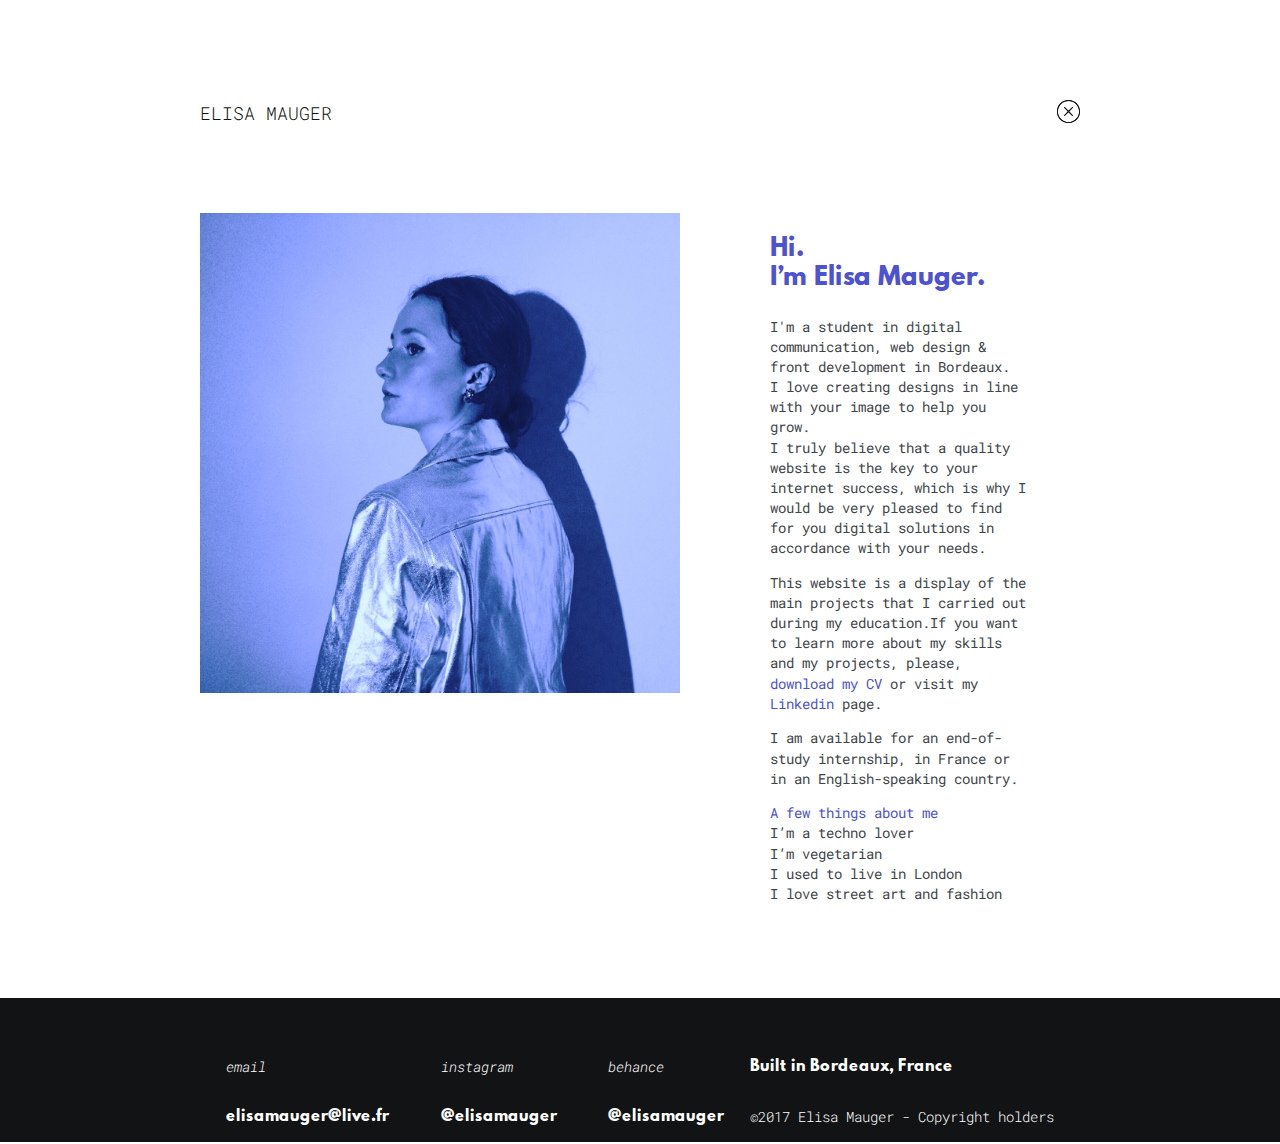
==== about.html @ 8d1b3fe2 "First commit" ====
<!DOCTYPE html>
<html>
	<head>
			<meta charset="utf-8" />
			<link rel="stylesheet" type="text/css" href="assets/css/reset.css">
			<meta name="Elisa Mauger - About" content="This website is a display of the main projects that I carried out during my education. If you would like to learn more about my skills and my projects" />
			<meta name="viewport" content="width=device-width, initial-scale=1">
			<link rel="stylesheet" href="assets/css/style.css" />
			<link href="https://fonts.googleapis.com/css?family=Roboto+Mono:300,300i,400,400i" rel="stylesheet">
			<title>Elisa Mauger - About</title>
			<link rel="icon" type="image/png" href="assets/images/favicon.png" />
	</head>

	<body>

	<section class="container">
	
	
	<div class="menu">
		<div class="logo">
		<a href="index.html">
		<h1 class="grey">ELISA MAUGER</h1>
		</a>
		</div>
		<div class="close">
		<a href="index.html" class="close"></a>
		</div>
		</div>

	<div class="description">

	<div class="photoabout"><img src="assets/images/blue.jpg" alt="about me"/></div>

	<div class="aboutme"><div class="introdescription">Hi.
	<br>I’m Elisa Mauger.</div>
	<p>I'm a student in digital communication, web design & front development in Bordeaux.<br>
	I love creating designs in line with your image to help you grow. <br>
	I truly believe that a quality website is the key to your internet success, which is why I would be very pleased to find for you digital solutions in accordance with your needs.</p>

	<p>This website is a display of the main projects that I carried out during my education.If you want to learn more about my skills and my projects, please, <span><a href="cv.jpg" class="bluelink" target="_blank">download my CV</a></span> or visit my <span><a href="https://www.linkedin.com/in/elisa-mauger-bb497a131/" class="bluelink" target="_blank">Linkedin</a></span> page.</p>
	
	<p>I am available for an end-of-study internship, in France or in an English-speaking country.</p>
	
	<p><span class="bluetext">A few things about me</span><br>
	I’m a techno lover<br>
	I’m vegetarian<br>
	I used to live in London<br>
	I love street art and fashion</p>
	</div>
	</div>
	</section>

<footer>
		<div class="container-footer">
		<div class="socialnetworks"> <p>email</p> <br> <a href="mailto:elisamauger@live.fr">elisamauger@live.fr</a>
		</div>
		<div class="socialnetworks"> <p>instagram</p>  <br>  <a href="https://www.instagram.com/elisamauger/" target="_blank">@elisamauger</a>
		</div>
		<div class="socialnetworks"> <p>behance</p>  <br>  <a href="https://www.behance.net/elisamauger01df" target="_blank">@elisamauger</a>
		</div>
		<div> <p class="info">Built in Bordeaux, France</p> <p class="copy">©2017 Elisa Mauger - Copyright holders</p>
		</div>
		</div>
</footer>

	</body>
	</html>
---- assets/css/style.css ----
@font-face {
    font-family: 'League Spartan';
    src: url('leaguespartan-bold.eot');
    src: url('leaguespartan-bold.eot?#iefix') format('embedded-opentype'),
         url('leaguespartan-bold.woff2') format('woff2'),
         url('leaguespartan-bold.woff') format('woff'),
         url('leaguespartan-bold.ttf') format('truetype'),
         url('leaguespartan-bold.svg#league_spartanbold') format('svg');
    font-weight: bold;
    font-style: normal;
}

/*-------HOMEPAGE-------*/

.home {
    background-image: url(../images/neon2.jpg);
    background-size: cover;
    background-position: center;
    width: 100%;
    height: 100vh;
}

h1 {
    font-family: 'Roboto Mono', sans-serif;
    font-weight: 300;
    font-size: 1.2em;
}

.menu {
    margin: 0 auto;
    max-width: 1000px;
    padding: 100px 0px 0px 0px;
}

.logo {
    display: inline-block;
    margin-top: 5px;
}

body {
	margin: 0em;
}

.about {
    background-image: url(../images/info.svg);
    background-size: contain;
    background-repeat: no-repeat;
    display: inline-block;
    height: 30px;
    width: 30px;
    float: right;
}

.about:hover {
	background-image: url(../images/info2.svg);
	background-size: contain;
	background-repeat: no-repeat;
	display: inline-block;
}

a:hover {
	color: #4D52D0;
}

a {
	text-decoration: none;
	color: #FFFFFF;
}

a:visited {
	text-decoration: none;
}

.scroll {
	position: absolute;
    bottom: 0%;
    margin-bottom: 4vh;
	left: 50%;
	transform: translateY(-50%);
}

.scroll p {
	font-family: 'Roboto mono';
	color: #FFFFFF;
	font-weight: 300;
	font-size: 0.9em;
	margin-left: 4em;
	margin-top: 2em;
	font-style: italic;
}


.arrow-down.icon {
  color: #FFFFFF;
  position: absolute;
  margin-left: 1em;
  margin-top: 0.2em;
  width: 0.15em;
  height: 3.8em;
  background-color: currentColor;
}

.arrow-down.icon:before {
  content: '';
  position: absolute;
  left: -1.1em;
  top: 0.9em;
  width: 2.3em;
  height: 2.3em;
  border-top: solid 0.15em currentColor;
  border-right: solid 0.15em currentColor;
  -webkit-transform: rotate(135deg);
          transform: rotate(135deg);
}

.blue-container {
    background-color: #4D52D0;
}

.blue {
    background-color: #4D52D0;
    background-size: contain;
    max-width: 1200px;
    margin: 0 auto;
}

.blue p {
    font-family: 'League Spartan';
    font-size: 2em;
    color: #FFFFFF;
    padding: 90px 0px;
    text-align: left;
    line-height: 1.2em;
}

/*-------PAGE ABOUT-------*/

.description {
	width: 100%;
	height: 80%;
	padding-bottom: 5em;
    display: flex;
    flex-direction: row;
    justify-content: space-around;
}

.photoabout {
    max-width: 480px;
    height: auto;
    margin-left: 200px;
    margin-right: 60px;
    margin-top: 90px;
}

.aboutme {
    margin-top: 40px;
    margin-right: 220px;
}

.description p {
    color: #41454A;
    font-family: 'Roboto mono';
    font-size: 0.9em;
    line-height: 1.4;
    max-width: 400px;
    margin: 1em auto;
}

.grey {
    color: #121314;
    text-decoration: none;
}

.bluetext {
    color: #4D52D0;
}

.introdescription {
    margin: 1em auto;
    margin-top: 3em;
    color: #4D52D0;
    font-family: 'League Spartan';
    font-size: 2em;
    line-height: 1.2;
    max-width: 500px;
}

.bluelink {
	text-decoration: none;
	color: #4D52D0;
}

.menu2 {
    margin: 0 auto;
    max-width: 1000px;
    padding: 100px 0px 0px 0px;
}

.close {
    background-image: url(../images/error.svg);
    background-size: contain;
    background-repeat: no-repeat;
    display: inline-block;
    height: 27px;
    width: 27px;
    float: right;
}

.close:hover {
	background-image: url(../images/error2.svg);
	background-size: contain;
	background-repeat: no-repeat;
	display: inline-block;
}

/*-------FOOTER-------*/

footer {
	background-color: #121314;
	width: 100%;
	height: 12.5em;
}

.container-footer {
    max-width: 1000px;
    display: flex;
    justify-content: space-between;
    margin: 0 auto;
}

.socialnetworks p {
	font-family: 'Roboto mono';
	color: #FFFFFF;
	font-weight: 300;
	font-size: 0.9em;
	font-style: italic;
	padding: 1.25em 0em 1.25em 0em;
	margin-top: 3em;
}

.socialnetworks a {
	padding:  1.25em 0em 1.25em 0em;
	font-family: 'League Spartan';
	color: #FFFFFF;
	font-size: 0.9em;
}

.copy {
	font-family: 'Roboto mono';
	color: #FFFFFF;
	font-weight: 300;
	font-size: 0.9em;
	padding: 1.25em 0em 1.25em 0em;
	
}

.info {
	padding: 1.25em 0em 1.25em 0em;
	font-family: 'League Spartan';
	color: #FFFFFF;
	font-size: 0.9em;
	margin-top: 3em;
}

/*-------PROJECTS--------*/

.projects-container {
    width: 100%;
}

.projects {
    max-width: 1200px;
    padding-top: 80px;
    display: block;
    margin: 0 auto;
}

.project {
    display: inline-block;
    margin-bottom: 80px;
}

.image-project {
    width: 55%;
    float: right;
    display: block;
}

.start-title, .end-title {
    display: inline-block;
}

.title-project {
    font-family: 'League Spartan';
    font-size: 2.5em;
    text-align: right;
    position: relative;
    left: 31%;
}

.title-project1 {
    font-family: 'League Spartan';
    font-size: 2.5em;
    text-align: right;
    position: relative;
    left: 37%;
}

.title-project2 {
    font-family: 'League Spartan';
    font-size: 2.5em;
    text-align: right;
    position: relative;
    left: 32%;
}

.infos-project {
    width: 40%;
    padding-top: 80px;
    display: inline-block;
}

.end-title {
    color: white;
}


.kinds-of-project {
    text-align: right;
    padding: 10px;
    font-size: 0.9em;
    color: black;
    line-height: 1.3em;
    position: relative;
    left: 13%;
}

.inner-kind-of-project {
    display: inline-block;
    font-family: 'Roboto Mono', sans-serif;
}

.inner-kind-of-project:hover {
    font-style: italic;
}

img {
	width: 100%;
}

.project:nth-child(even) .infos-project {
    width: 40%;
    padding-top: 50px;
    position: relative;
    right: 15%;
    display: inline-block;
    vertical-align: top;
}

.project:nth-child(even) .title-project {
	text-align: left;
	position: relative;
    left: 16%;
}

.project:nth-child(even) .title-project1 {
    text-align: left;
    position: relative;
    left: 24%;
}

.project:nth-child(even) .start-title {
    color: white;
}

.project:nth-child(even) .end-title {
    color: black;
}

.project:nth-child(even) .image-project {
    width: 55%;
    float: left;
    display: block;
}

.project:nth-child(even) .kinds-of-project {
	text-align: left;
	position: absolute;
	left: 38%;
}

/*-------NEXT TO YOU-------*/

.nexttoyou {
	background-image: url(../images/nexttoyou.jpg);
    background-size: cover;
    background-position: center;
    height: 100vh;
    width: 100%;
}

.intro {
	font-family: 'League Spartan';
    font-size: 2em;
    color: #FFFFFF;
    text-align: left;
    line-height: 1.1em;
    padding-top: 50px;
}

.text {
    font-size: 1em;
    color: #FFFFFF;
    line-height: 1.5em;
    font-family: 'Roboto Mono', sans-serif;
    padding: 10px 0px 30px 0px;
    font-weight: 300;
}

.more {
	font-family: "League Spartan";
	font-size: 1.1em;
	color: #FFFFFF;
	text-align: center;
	padding-bottom: 50px;
}

.more a {
	text-decoration: none;
	color: #FFFFFF;
}

.more a:hover {
	text-decoration: none;
	color: #FFFFFF;
}

.desktop {
 display: none;
}

 .pictures {
 	display: flex;
 	flex-wrap: wrap;
 	justify-content: center;
 }

.image-project1, .image-project2 {
	width: 34%;
	margin: 5em 1em 2em 1em;
}

.image-project3 {
	width: 70%;
	margin-bottom: 5em;
}

/*-------BASQUIAT-------*/

.basquiat {
	background-image: url(../images/basquiat.jpg);
    background-size: cover;
    background-position: center;
    width: 100%;
    height: 100vh;
}

.image-project2b, .image-project3b {
	width: 34%;
	margin: 2em 1em 5em 1em;
}

.image-project1b {
	width: 70%;
	margin-top: 5em;
}

/*-------SWIP-------*/

.swip {
	background-image: url(../images/swip.png);
    background-size: cover;
    background-position: center;
    width: 100%;
    height: 100vh;
}

.picturesvideo {
	display: flex;
 	flex-wrap: wrap;
 	justify-content: center;
 	height: 140vh;
 	padding-bottom: 5em;
    min-height: 780px;
 }

/*-------MSC-------*/

.socialclubs {
    background-image: url(../images/msc.png);
    background-size: cover;
    background-position: center;
    width: 100%;
    height: 100vh;
}

.picturesvideo {
    display: flex;
    flex-wrap: wrap;
    justify-content: center;
    height: 140vh;
    padding-bottom: 5em;
    min-height: 780px;
 }

 /*-------NEXT TIME-------*/

.nexttime {
    background-image: url(../images/nexttime.png);
    background-size: cover;
    background-position: center;
    width: 100%;
    height: 100vh;
}

.picturesvideo {
    display: flex;
    flex-wrap: wrap;
    justify-content: center;
    height: 140vh;
    padding-bottom: 5em;
    min-height: 780px;
 }

@media all and (max-width: 1400px) {

.menu {
    max-width: 950px;
}

.footer {
    max-width: 950px;
}

}

@media all and (max-width: 1300px) {

/*-------RESPONSIVE INDEX-------*/ 

.project {
    padding: 0px 30px 0px 30px;

}

.title-project {
    font-size: 2.5em;
    left: 21%;
}

.project:nth-child(even) .title-project {
    font-size: 2.5em;
    left: 21%;
}

.kinds-of-project {
    font-size: 0.8em;
}

.project:nth-child(even) .kinds-of-project {
    font-size: 0.8em;
    right: 29%;
}

.blue p {
    font-size: 2em;
    padding: 90px 30px 90px 30px;
}

h1 {
    font-size: 1.1em;
}

.about {
    width: 23px;
    height: 23px;
}

.menu {
    padding: 100px 30px 0px 30px;
    max-width: 880px;
}

/*-------RESPONSIVE FOOTER-------*/

.socialnetworks a, .socialnetworks p, .copy, .info {
    font-size: 0.9em;
}

 footer {
    height: 9em;
 }

.socialnetworks p {
    padding: 1.25em 0em 1.25em 1.8em;
}

.socialnetworks a {
    padding: 1.25em 0em 1.25em 1.8em;
}

.copy {
    padding: 1.25em 1.8em 1.25em 0em;
}

.container-footer {
    max-width: 880px;
}

 /*-------RESPONSIVE ABOUT-------*/

.description p {
    font-size: 0.9em;
    margin-left: 30px;
    margin-right: 30px;
}

.introdescription {
    font-size: 1.5em;
    margin-left: 30px;
    margin-right: 30px;
}

.close {
    height: 23px;
    width: 23px;
}

 /*-------RESPONSIVE PAGE PROJET-------*/

.text {
    padding: 10px 30px 50px 30px;
}

.intro {
    padding: 70px 30px 0px 30px;
}

.picturesvideo {
    height: 100vh;
}

.intro {
    font-size: 2em;
}

.text {
    font-size: 1em;
}

.more {
    font-size: 1em;
}

}

@media all and (max-width: 1200px) {

.menu {
    max-width: 780px;
}

}


@media all and (max-width: 1100px) {

.title-project {
    font-size: 2.6em;
    left: 21%;
}

.project:nth-child(even) .title-project {
    font-size: 2.6em;
    left: 21%;
}

.kinds-of-project {
    font-size: 0.8em;
}

.project:nth-child(even) .kinds-of-project {
    font-size: 0.8em;
    right: 28%;
}

.blue p {
    font-size: 2em;
    padding: 90px 30px 90px 30px;
}

.intro {
    padding: 50px 30px 0px 30px;
}
.more {
    padding-bottom: 50px;
}

.description {
    flex-direction: column;

}

}

@media all and (max-width: 1080px) {

.arrow-down.icon {
    margin-left: 1em;
    margin-top: 0.2em;
    width: 0.08em;
    height: 2em;
}

.arrow-down.icon:before {
    left: -0.75em;
    top: 0.2em;
    width: 1.5em;
    height: 1.5em;
    border-top: solid 0.08em currentColor;
    border-right: solid 0.08em currentColor;
}

.scroll p {
    margin-top: 1.2em;
    font-size: 0.7em;
}

.scroll {
    margin-bottom: 2vh;
}

.image-project {
    width: 100%;
    margin: 0 auto;
    float: none;
}

.project:nth-child(even) .image-project {
    width: 100%;
    margin: 0 auto;
    float: none;
    position: relative;
}

.project:nth-child(even) .infos-project {
    position: absolute;
    padding: 0;
    bottom: 30px;
    color: #FFFFFF;
    left: 0;
}

.project:nth-child(even) .kinds-of-project {
    color: #FFFFFF;
    text-align: left;
    padding-left: 30px;
    z-index: 1;
    position: initial;
    font-size: 0.8em;
}

.project:nth-child(even) .title-project {
    text-align: left;
    font-size: 2.5em;
    position: initial;
    padding-left: 30px;
}

.project:nth-child(even) .end-title {
    color: #FFFFFF;
}


.projects {
    padding: 0;
}

.project {
    padding: 0;
    display: block;
    position: relative;
    margin: 0;
}

.infos-project {
    position: absolute;
    padding: 0;
    bottom: 30px;
    color: #FFFFFF;
}

.kinds-of-project {
    color: #FFFFFF;
    text-align: left;
    padding-left: 30px;
    font-size: 0.8em;
}

.title-project {
    text-align: left;
    font-size: 2.5em;
    position: initial;
    padding-left: 30px;
}

img {
    display: block;
}

.intro {
    font-size: 1.6em;
    padding: 40px 30px 0px 30px;
}

.text {
    font-size: 0.8em;
}

.more {
    font-size: 0.8em;
    padding-bottom: 40px;
}

}

@media all and (max-width: 900px) {

.blue p {
    font-size: 1.6em;
}

.infos-project {
    width: 100%;
}

.project:nth-child(even) .infos-project {
    width: 100%;
}

.title-project {
    font-size: 2em;
}

.project:nth-child(even) .title-project {
    font-size: 2em;
}

.copy {
    display: none;
}

.info {
    display: none;
}

.description p {
    font-size: 1.4em;
}

.introdescription {
    font-size: 1.4em;
}

@media all and (max-width: 680px) {

.blue p {
    padding: 70px 30px 70px 30px;
}

.title-project {
    font-size: 1.7em;
}

.project:nth-child(even) .title-project {
    font-size: 1.7em;
}

.description p {
    font-size: 1.3em;
}

.introdescription {
    font-size: 1.3em;
}

.home {
    height: 80vh;
}

.scroll {
    display: none;
}

.desktop {
    font-family: 'League Spartan';
    font-size: 0.8em;
    color: #FFFFFF;
    text-align: center;
    padding-bottom: 40px;
    display: block;
}

.pictures {
    display: none;
}

.basquiat {
    height: 80vh;
}

.drywet {
    height: 80vh;
}

.nexttoyou {
    height: 80vh;
}

.more {
    display: none;
}

.picturesvideo {
    display: none;
}

}

@media all and (max-width: 500px) {

.socialnetworks a, .socialnetworks p, .copy, .info {
    font-size: 0.6em;
}

footer {
    height: 7em;
 }

 .description p {
    display: none;
}

.blue p {
    font-size: 1em;
}

.description {
    height: 75vh;
}

.introdescription {
    font-size: 1em;
    text-align: left;
    margin-top: 5em;
}

h1 {
    font-size: 1em;
}

.about {
    width: 20px;
    height: 20px;
}

.close {
    width: 20px;
    height: 20px;
}

.menu {
    padding: 80px 30px 0px 30px;
}

.intro {
    font-size: 1em;
}

 .title-project {
    font-size: 1.5em;
}

.project:nth-child(even) .title-project {
    font-size: 1.5em;
}

}

@media all and (max-width: 375px) {

.introdescription {
    font-size: 0.9em;
}

.blue p {
    font-size: 0.9em;
    padding: 60px 30px 60px 30px;
}

.socialnetworks a, .socialnetworks p, .copy, .info {
    font-size: 0.4em;
}

footer {
    height: 6em;
 }

 .text {
    font-size: 0.6em;
 }

}
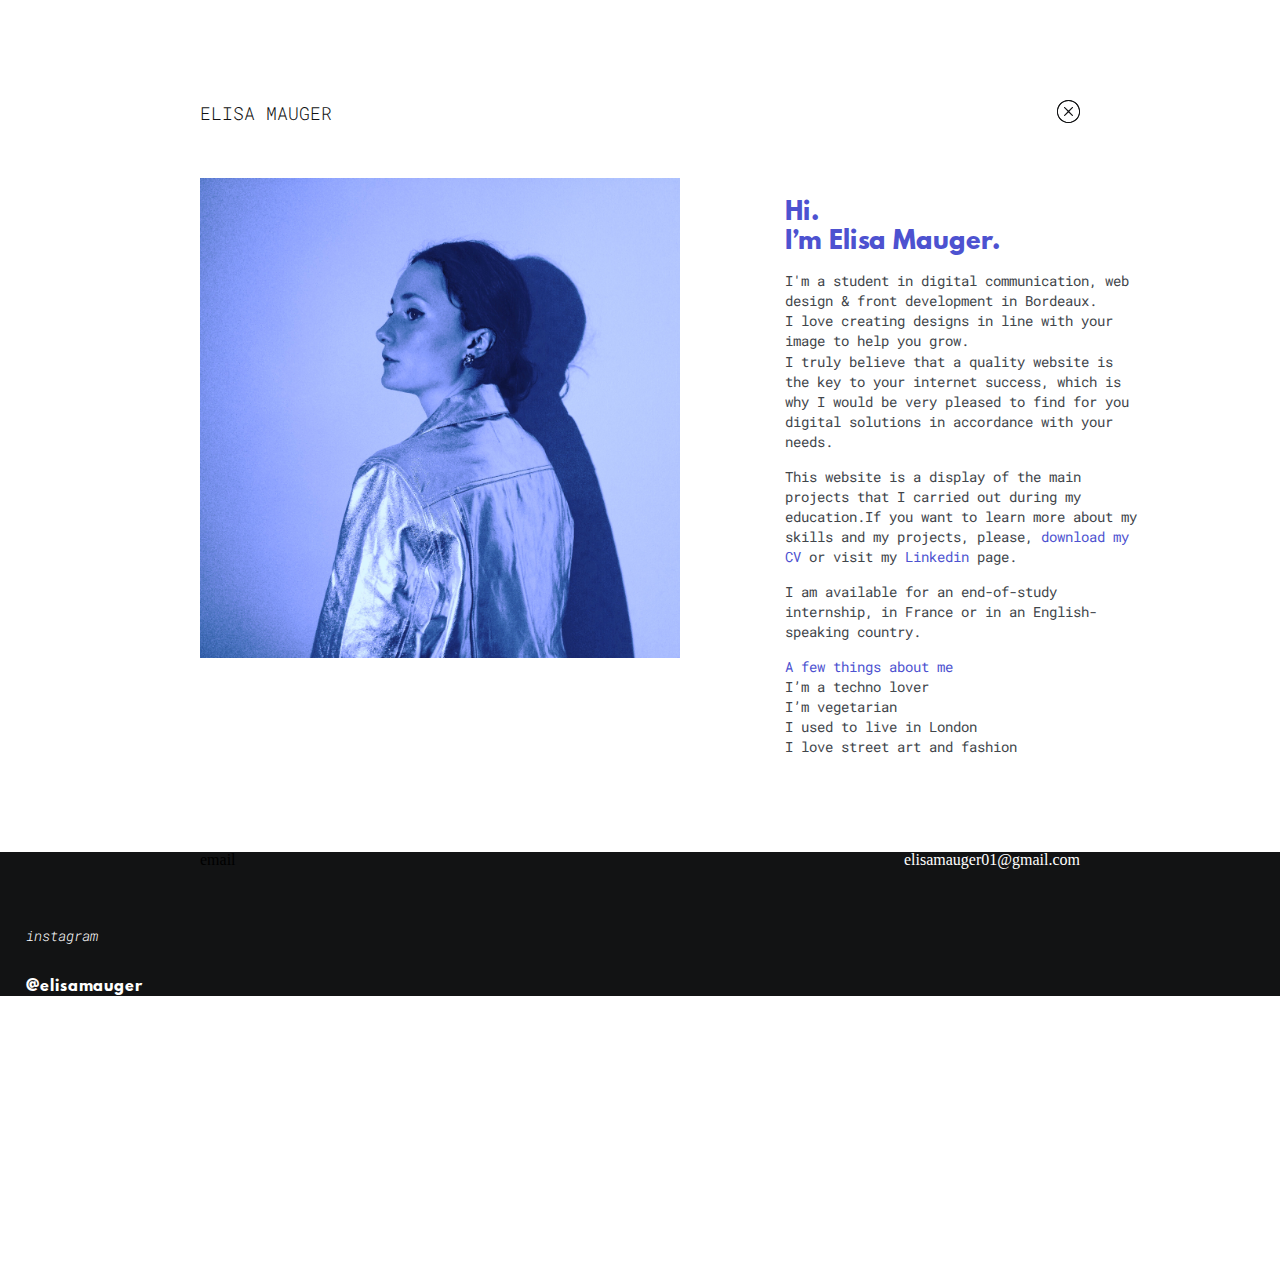
==== commit b6f93f54: "Fix some CSS issues and new content OK" ====
--- a/about.html
+++ b/about.html
@@ -1,67 +1,70 @@
 <!DOCTYPE html>
 <html>
-	<head>
-			<meta charset="utf-8" />
-			<link rel="stylesheet" type="text/css" href="assets/css/reset.css">
-			<meta name="Elisa Mauger - About" content="This website is a display of the main projects that I carried out during my education. If you would like to learn more about my skills and my projects" />
-			<meta name="viewport" content="width=device-width, initial-scale=1">
-			<link rel="stylesheet" href="assets/css/style.css" />
-			<link href="https://fonts.googleapis.com/css?family=Roboto+Mono:300,300i,400,400i" rel="stylesheet">
-			<title>Elisa Mauger - About</title>
-			<link rel="icon" type="image/png" href="assets/images/favicon.png" />
-	</head>
 
-	<body>
+<head>
+	<meta charset="utf-8" />
+	<link rel="stylesheet" type="text/css" href="assets/css/reset.css">
+	<meta name="Elisa Mauger - About" content="This website is a display of the main projects that I carried out during my education. If you would like to learn more about my skills and my projects" />
+	<meta name="viewport" content="width=device-width, initial-scale=1">
+	<link rel="stylesheet" href="assets/css/style.css" />
+	<link href="https://fonts.googleapis.com/css?family=Roboto+Mono:300,300i,400,400i" rel="stylesheet">
+	<title>Elisa Mauger - About</title>
+	<link rel="icon" type="image/png" href="assets/images/favicon.png" />
+</head>
+
+<body>
 
 	<section class="container">
-	
-	
-	<div class="menu">
-		<div class="logo">
-		<a href="index.html">
-		<h1 class="grey">ELISA MAUGER</h1>
-		</a>
+
+
+		<div class="menu">
+			<div class="logo">
+				<a href="index.html">
+					<h1 class="grey">ELISA MAUGER</h1>
+				</a>
+			</div>
+			<div class="close">
+				<a href="index.html" class="close"></a>
+			</div>
 		</div>
-		<div class="close">
-		<a href="index.html" class="close"></a>
+
+		<div class="description">
+
+			<div class="photoabout"><img src="assets/images/blue.jpg" alt="about me" /></div>
+
+			<div class="aboutme">
+				<div class="introdescription">Hi.
+					<br>I’m Elisa Mauger.</div>
+				<p>I'm a student in digital communication, web design & front development in Bordeaux.<br> I love creating designs in line with your image to help you grow. <br> I truly believe that a quality website is the key to your internet success, which is why
+					I would be very pleased to find for you digital solutions in accordance with your needs.</p>
+
+				<p>This website is a display of the main projects that I carried out during my education.If you want to learn more about my skills and my projects, please, <span><a href="cv.pdf" class="bluelink" target="_blank">download my CV</a></span> or visit my
+					<span><a href="https://www.linkedin.com/in/elisa-mauger-bb497a131/" class="bluelink" target="_blank">Linkedin</a></span> page.</p>
+
+				<p>I am available for an end-of-study internship, in France or in an English-speaking country.</p>
+
+				<p><span class="bluetext">A few things about me</span><br> I’m a techno lover<br> I’m vegetarian<br> I used to live in London<br> I love street art and fashion</p>
+			</div>
+		</div>
+	</section>
+
+	<footer>
+		<div class="container-footer">
+			<p>email</p> <br> <a href="mailto:elisamauger01@gmail.com">elisamauger01@gmail.com</a>
+		</div>
+		<div class="socialnetworks">
+			<p>instagram</p> <br> <a href="https://www.instagram.com/elisamauger/" target="_blank">@elisamauger</a>
+		</div>
+		<div class="socialnetworks">
+			<p>behance</p> <br> <a href="https://www.behance.net/elisamauger01df" target="_blank">@elisamauger</a>
+		</div>
+		<div>
+			<p class="info">Built in Bordeaux, France</p>
+			<p class="copy">©2017 Elisa Mauger - Copyright holders</p>
 		</div>
 		</div>
+	</footer>
 
-	<div class="description">
+</body>
 
-	<div class="photoabout"><img src="assets/images/blue.jpg" alt="about me"/></div>
-
-	<div class="aboutme"><div class="introdescription">Hi.
-	<br>I’m Elisa Mauger.</div>
-	<p>I'm a student in digital communication, web design & front development in Bordeaux.<br>
-	I love creating designs in line with your image to help you grow. <br>
-	I truly believe that a quality website is the key to your internet success, which is why I would be very pleased to find for you digital solutions in accordance with your needs.</p>
-
-	<p>This website is a display of the main projects that I carried out during my education.If you want to learn more about my skills and my projects, please, <span><a href="cv.jpg" class="bluelink" target="_blank">download my CV</a></span> or visit my <span><a href="https://www.linkedin.com/in/elisa-mauger-bb497a131/" class="bluelink" target="_blank">Linkedin</a></span> page.</p>
-	
-	<p>I am available for an end-of-study internship, in France or in an English-speaking country.</p>
-	
-	<p><span class="bluetext">A few things about me</span><br>
-	I’m a techno lover<br>
-	I’m vegetarian<br>
-	I used to live in London<br>
-	I love street art and fashion</p>
-	</div>
-	</div>
-	</section>
-
-<footer>
-		<div class="container-footer">
-		<div class="socialnetworks"> <p>email</p> <br> <a href="mailto:elisamauger@live.fr">elisamauger@live.fr</a>
-		</div>
-		<div class="socialnetworks"> <p>instagram</p>  <br>  <a href="https://www.instagram.com/elisamauger/" target="_blank">@elisamauger</a>
-		</div>
-		<div class="socialnetworks"> <p>behance</p>  <br>  <a href="https://www.behance.net/elisamauger01df" target="_blank">@elisamauger</a>
-		</div>
-		<div> <p class="info">Built in Bordeaux, France</p> <p class="copy">©2017 Elisa Mauger - Copyright holders</p>
-		</div>
-		</div>
-</footer>
-
-	</body>
-	</html>+</html>
--- a/assets/css/style.css
+++ b/assets/css/style.css
@@ -1,96 +1,94 @@
- 
-
 @font-face {
-    font-family: 'League Spartan';
-    src: url('leaguespartan-bold.eot');
-    src: url('leaguespartan-bold.eot?#iefix') format('embedded-opentype'),
-         url('leaguespartan-bold.woff2') format('woff2'),
-         url('leaguespartan-bold.woff') format('woff'),
-         url('leaguespartan-bold.ttf') format('truetype'),
-         url('leaguespartan-bold.svg#league_spartanbold') format('svg');
-    font-weight: bold;
-    font-style: normal;
+  font-family: 'League Spartan';
+  src: url('leaguespartan-bold.eot');
+  src: url('leaguespartan-bold.eot?#iefix') format('embedded-opentype'), url('leaguespartan-bold.woff2') format('woff2'), url('leaguespartan-bold.woff') format('woff'), url('leaguespartan-bold.ttf') format('truetype'), url('leaguespartan-bold.svg#league_spartanbold') format('svg');
+  font-weight: bold;
+  font-style: normal;
 }
 
 /*-------HOMEPAGE-------*/
 
 .home {
-    background-image: url(../images/neon2.jpg);
-    background-size: cover;
-    background-position: center;
-    width: 100%;
-    height: 100vh;
+  background-image: url(../images/neon_animation.gif);
+  background-size: cover;
+  background-position: center;
+  width: 100%;
+  height: 100vh;
 }
 
 h1 {
-    font-family: 'Roboto Mono', sans-serif;
-    font-weight: 300;
-    font-size: 1.2em;
+  font-family: 'Roboto Mono', sans-serif;
+  font-weight: 300;
+  font-size: 1.2em;
 }
 
 .menu {
-    margin: 0 auto;
-    max-width: 1000px;
-    padding: 100px 0px 0px 0px;
+  margin: 0 auto;
+  width: 70%;
+  max-width: 1000px;
+  padding: 100px 0px 0px 0px;
 }
 
 .logo {
-    display: inline-block;
-    margin-top: 5px;
+  display: inline-block;
+  margin-top: 5px;
 }
 
 body {
-	margin: 0em;
+  margin: 0em;
 }
 
 .about {
-    background-image: url(../images/info.svg);
-    background-size: contain;
-    background-repeat: no-repeat;
-    display: inline-block;
-    height: 30px;
-    width: 30px;
-    float: right;
+  background-image: url(../images/info.svg);
+  background-size: contain;
+  background-repeat: no-repeat;
+  display: inline-block;
+  height: 30px;
+  width: 30px;
+  float: right;
 }
 
 .about:hover {
-	background-image: url(../images/info2.svg);
-	background-size: contain;
-	background-repeat: no-repeat;
-	display: inline-block;
+  background-image: url(../images/info2.svg);
+  background-size: contain;
+  background-repeat: no-repeat;
+  display: inline-block;
 }
 
 a:hover {
-	color: #4D52D0;
+  color: #4D52D0;
 }
 
 a {
-	text-decoration: none;
-	color: #FFFFFF;
+  text-decoration: none;
+  color: #FFFFFF;
 }
 
 a:visited {
-	text-decoration: none;
+  text-decoration: none;
+}
+
+#scroll-to-projects {
+  cursor: pointer;
 }
 
 .scroll {
-	position: absolute;
-    bottom: 0%;
-    margin-bottom: 4vh;
-	left: 50%;
-	transform: translateY(-50%);
+  position: absolute;
+  bottom: 0%;
+  margin-bottom: 4vh;
+  left: 50%;
+  transform: translateY(-50%);
 }
 
 .scroll p {
-	font-family: 'Roboto mono';
-	color: #FFFFFF;
-	font-weight: 300;
-	font-size: 0.9em;
-	margin-left: 4em;
-	margin-top: 2em;
-	font-style: italic;
-}
-
+  font-family: 'Roboto mono';
+  color: #FFFFFF;
+  font-weight: 300;
+  font-size: 0.9em;
+  margin-left: 4em;
+  margin-top: 2em;
+  font-style: italic;
+}
 
 .arrow-down.icon {
   color: #FFFFFF;
@@ -112,919 +110,734 @@
   border-top: solid 0.15em currentColor;
   border-right: solid 0.15em currentColor;
   -webkit-transform: rotate(135deg);
-          transform: rotate(135deg);
+  transform: rotate(135deg);
 }
 
 .blue-container {
-    background-color: #4D52D0;
+  background-color: #4D52D0;
 }
 
 .blue {
-    background-color: #4D52D0;
-    background-size: contain;
-    max-width: 1200px;
-    margin: 0 auto;
+  background-color: #4D52D0;
+  background-size: contain;
+  max-width: 1200px;
+  margin: 0 auto;
 }
 
 .blue p {
-    font-family: 'League Spartan';
-    font-size: 2em;
-    color: #FFFFFF;
-    padding: 90px 0px;
-    text-align: left;
-    line-height: 1.2em;
+  font-family: 'League Spartan';
+  font-size: 2em;
+  color: #FFFFFF;
+  padding: 90px 0px;
+  text-align: left;
+  line-height: 1.2em;
 }
 
 /*-------PAGE ABOUT-------*/
 
 .description {
-	width: 100%;
-	height: 80%;
-	padding-bottom: 5em;
-    display: flex;
-    flex-direction: row;
-    justify-content: space-around;
+  width: 100%;
+  height: 80%;
+  padding-bottom: 5em;
+  display: flex;
+  flex-direction: row;
+  justify-content: center;
 }
 
 .photoabout {
-    max-width: 480px;
-    height: auto;
-    margin-left: 200px;
-    margin-right: 60px;
-    margin-top: 90px;
+  max-width: 480px;
+  height: auto;
+  margin-left: 200px;
+  margin-right: 60px;
+  margin-top: 55px;
 }
 
 .aboutme {
-    margin-top: 40px;
-    margin-right: 220px;
+  margin-top: 40px;
+  margin-right: 220px;
 }
 
 .description p {
-    color: #41454A;
-    font-family: 'Roboto mono';
-    font-size: 0.9em;
-    line-height: 1.4;
-    max-width: 400px;
-    margin: 1em auto;
+  color: #41454A;
+  font-family: 'Roboto mono';
+  font-size: 0.9em;
+  line-height: 1.4;
+  max-width: 400px;
+  margin: 1em auto;
 }
 
 .grey {
-    color: #121314;
-    text-decoration: none;
+  color: #121314;
+  text-decoration: none;
 }
 
 .bluetext {
-    color: #4D52D0;
+  color: #4D52D0;
 }
 
 .introdescription {
-    margin: 1em auto;
-    margin-top: 3em;
-    color: #4D52D0;
-    font-family: 'League Spartan';
-    font-size: 2em;
-    line-height: 1.2;
-    max-width: 500px;
+  margin: .5em auto;
+  margin-top: 1.5em;
+  color: #4D52D0;
+  font-family: 'League Spartan';
+  font-size: 2em;
+  line-height: 1.2;
+  max-width: 500px;
 }
 
 .bluelink {
-	text-decoration: none;
-	color: #4D52D0;
+  text-decoration: none;
+  color: #4D52D0;
 }
 
 .menu2 {
-    margin: 0 auto;
-    max-width: 1000px;
-    padding: 100px 0px 0px 0px;
+  margin: 0 auto;
+  max-width: 1000px;
+  padding: 100px 0px 0px 0px;
 }
 
 .close {
-    background-image: url(../images/error.svg);
-    background-size: contain;
-    background-repeat: no-repeat;
-    display: inline-block;
-    height: 27px;
-    width: 27px;
-    float: right;
+  background-image: url(../images/error.svg);
+  background-size: contain;
+  background-repeat: no-repeat;
+  display: inline-block;
+  height: 27px;
+  width: 27px;
+  float: right;
 }
 
 .close:hover {
-	background-image: url(../images/error2.svg);
-	background-size: contain;
-	background-repeat: no-repeat;
-	display: inline-block;
+  background-image: url(../images/error2.svg);
+  background-size: contain;
+  background-repeat: no-repeat;
+  display: inline-block;
 }
 
 /*-------FOOTER-------*/
 
 footer {
-	background-color: #121314;
-	width: 100%;
-	height: 12.5em;
+  background-color: #121314;
+  width: 100%;
+  height: 12.5em;
+  float: left;
 }
 
 .container-footer {
-    max-width: 1000px;
-    display: flex;
-    justify-content: space-between;
-    margin: 0 auto;
+  max-width: 1000px;
+  display: flex;
+  justify-content: space-between;
+  margin: 0 auto;
 }
 
 .socialnetworks p {
-	font-family: 'Roboto mono';
-	color: #FFFFFF;
-	font-weight: 300;
-	font-size: 0.9em;
-	font-style: italic;
-	padding: 1.25em 0em 1.25em 0em;
-	margin-top: 3em;
+  font-family: 'Roboto mono';
+  color: #FFFFFF;
+  font-weight: 300;
+  font-size: 0.9em;
+  font-style: italic;
+  padding: 1.25em 0em 1.25em 0em;
+  margin-top: 3em;
 }
 
 .socialnetworks a {
-	padding:  1.25em 0em 1.25em 0em;
-	font-family: 'League Spartan';
-	color: #FFFFFF;
-	font-size: 0.9em;
+  padding: 1.25em 0em 1.25em 0em;
+  font-family: 'League Spartan';
+  color: #FFFFFF;
+  font-size: 0.9em;
 }
 
 .copy {
-	font-family: 'Roboto mono';
-	color: #FFFFFF;
-	font-weight: 300;
-	font-size: 0.9em;
-	padding: 1.25em 0em 1.25em 0em;
-	
+  font-family: 'Roboto mono';
+  color: #FFFFFF;
+  font-weight: 300;
+  font-size: 0.9em;
+  padding: 1.25em 0em 1.25em 0em;
 }
 
 .info {
-	padding: 1.25em 0em 1.25em 0em;
-	font-family: 'League Spartan';
-	color: #FFFFFF;
-	font-size: 0.9em;
-	margin-top: 3em;
+  padding: 1.25em 0em 1.25em 0em;
+  font-family: 'League Spartan';
+  color: #FFFFFF;
+  font-size: 0.9em;
+  margin-top: 3em;
 }
 
 /*-------PROJECTS--------*/
 
-.projects-container {
-    width: 100%;
-}
-
-.projects {
-    max-width: 1200px;
-    padding-top: 80px;
-    display: block;
-    margin: 0 auto;
+#projects-container {
+  width: 80%;
+  margin: 3em auto 0;
+}
+
+#projects-container .video {
+  display: block;
+  margin: 0 auto 3em;
 }
 
 .project {
-    display: inline-block;
-    margin-bottom: 80px;
+  position: relative;
+  margin-bottom: 3em;
+  width: 55%;
+}
+
+.project:nth-child(2n) {
+  float: left;
+}
+
+.project:nth-child(2n) .infos-project,
+.project:nth-child(2n) .image-project {
+  right: 0;
+}
+
+.project:nth-child(2n) .end-title,
+.project:nth-child(2n) .kinds-of-project {
+  transform: translateX(100%);
+  color: #000;
+}
+
+.project:nth-child(2n) .kinds-of-project {
+  text-align: left;
+}
+
+.project:nth-child(2n) .start-title {
+  position: absolute;
+  right: 0;
+  color: #FFF;
+}
+
+.project:nth-child(2n + 1) {
+  float: right;
+}
+
+.project:nth-child(2n + 1) .infos-project,
+.project:nth-child(2n + 1) .image-project {
+  left: 0;
+}
+
+.project:nth-child(2n + 1) .start-title,
+.project:nth-child(2n + 1) .kinds-of-project {
+  transform: translateX(-100%);
+}
+
+.project:nth-child(2n + 1) .kinds-of-project {
+  text-align: right;
+}
+
+.project:nth-child(2n + 1) .end-title {
+  position: absolute;
+  left: 0;
 }
 
 .image-project {
-    width: 55%;
-    float: right;
-    display: block;
-}
-
-.start-title, .end-title {
-    display: inline-block;
+  display: block;
+}
+
+.infos-project {
+  position: absolute;
+  top: 0;
+  padding-top: 80px;
+  display: inline-block;
+}
+
+.start-title,
+.end-title {
+  display: inline-block;
+  padding: 0 10px;
 }
 
 .title-project {
-    font-family: 'League Spartan';
-    font-size: 2.5em;
-    text-align: right;
-    position: relative;
-    left: 31%;
-}
-
-.title-project1 {
-    font-family: 'League Spartan';
-    font-size: 2.5em;
-    text-align: right;
-    position: relative;
-    left: 37%;
-}
-
-.title-project2 {
-    font-family: 'League Spartan';
-    font-size: 2.5em;
-    text-align: right;
-    position: relative;
-    left: 32%;
-}
-
-.infos-project {
-    width: 40%;
-    padding-top: 80px;
-    display: inline-block;
+  position: relative;
+  font-family: 'League Spartan';
+  font-size: 2.5em;
 }
 
 .end-title {
-    color: white;
-}
-
+  top: 0;
+  color: white;
+}
 
 .kinds-of-project {
-    text-align: right;
-    padding: 10px;
-    font-size: 0.9em;
-    color: black;
-    line-height: 1.3em;
-    position: relative;
-    left: 13%;
+  padding: 10px;
+  font-size: 0.9em;
+  color: black;
+  line-height: 1.3em;
 }
 
 .inner-kind-of-project {
-    display: inline-block;
-    font-family: 'Roboto Mono', sans-serif;
+  display: inline-block;
+  font-family: 'Roboto Mono', sans-serif;
 }
 
 .inner-kind-of-project:hover {
-    font-style: italic;
+  font-style: italic;
 }
 
 img {
-	width: 100%;
-}
-
-.project:nth-child(even) .infos-project {
-    width: 40%;
-    padding-top: 50px;
-    position: relative;
-    right: 15%;
-    display: inline-block;
-    vertical-align: top;
-}
-
-.project:nth-child(even) .title-project {
-	text-align: left;
-	position: relative;
-    left: 16%;
-}
-
-.project:nth-child(even) .title-project1 {
-    text-align: left;
-    position: relative;
-    left: 24%;
-}
-
-.project:nth-child(even) .start-title {
-    color: white;
-}
-
-.project:nth-child(even) .end-title {
-    color: black;
-}
-
-.project:nth-child(even) .image-project {
-    width: 55%;
-    float: left;
-    display: block;
-}
-
-.project:nth-child(even) .kinds-of-project {
-	text-align: left;
-	position: absolute;
-	left: 38%;
+  width: 100%;
 }
 
 /*-------NEXT TO YOU-------*/
 
 .nexttoyou {
-	background-image: url(../images/nexttoyou.jpg);
-    background-size: cover;
-    background-position: center;
-    height: 100vh;
-    width: 100%;
+  background-image: url(../images/nexttoyou.jpg);
+  background-size: cover;
+  background-position: center;
+  height: 100vh;
+  width: 100%;
 }
 
 .intro {
-	font-family: 'League Spartan';
-    font-size: 2em;
-    color: #FFFFFF;
-    text-align: left;
-    line-height: 1.1em;
-    padding-top: 50px;
+  font-family: 'League Spartan';
+  font-size: 2em;
+  color: #FFFFFF;
+  text-align: left;
+  line-height: 1.1em;
+  padding-top: 50px;
 }
 
 .text {
-    font-size: 1em;
-    color: #FFFFFF;
-    line-height: 1.5em;
-    font-family: 'Roboto Mono', sans-serif;
-    padding: 10px 0px 30px 0px;
-    font-weight: 300;
+  font-size: 1em;
+  color: #FFFFFF;
+  line-height: 1.5em;
+  font-family: 'Roboto Mono', sans-serif;
+  padding: 10px 0px 30px 0px;
+  font-weight: 300;
 }
 
 .more {
-	font-family: "League Spartan";
-	font-size: 1.1em;
-	color: #FFFFFF;
-	text-align: center;
-	padding-bottom: 50px;
+  font-family: "League Spartan";
+  font-size: 1.1em;
+  color: #FFFFFF;
+  text-align: center;
+  padding-bottom: 50px;
 }
 
 .more a {
-	text-decoration: none;
-	color: #FFFFFF;
+  text-decoration: none;
+  color: #FFFFFF;
 }
 
 .more a:hover {
-	text-decoration: none;
-	color: #FFFFFF;
+  text-decoration: none;
+  color: #FFFFFF;
 }
 
 .desktop {
- display: none;
-}
-
- .pictures {
- 	display: flex;
- 	flex-wrap: wrap;
- 	justify-content: center;
- }
+  display: none;
+}
+
+.pictures {
+  display: flex;
+  flex-wrap: wrap;
+  justify-content: center;
+}
 
 .image-project1, .image-project2 {
-	width: 34%;
-	margin: 5em 1em 2em 1em;
+  width: 34%;
+  margin: 5em 1em 2em 1em;
 }
 
 .image-project3 {
-	width: 70%;
-	margin-bottom: 5em;
+  width: 70%;
+  margin-bottom: 5em;
 }
 
 /*-------BASQUIAT-------*/
 
 .basquiat {
-	background-image: url(../images/basquiat.jpg);
-    background-size: cover;
-    background-position: center;
-    width: 100%;
-    height: 100vh;
+  background-image: url(../images/basquiat.jpg);
+  background-size: cover;
+  background-position: center;
+  width: 100%;
+  height: 100vh;
 }
 
 .image-project2b, .image-project3b {
-	width: 34%;
-	margin: 2em 1em 5em 1em;
+  width: 34%;
+  margin: 2em 1em 5em 1em;
 }
 
 .image-project1b {
-	width: 70%;
-	margin-top: 5em;
+  width: 70%;
+  margin-top: 5em;
 }
 
 /*-------SWIP-------*/
 
 .swip {
-	background-image: url(../images/swip.png);
-    background-size: cover;
-    background-position: center;
-    width: 100%;
-    height: 100vh;
+  background-image: url(../images/swip.png);
+  background-size: cover;
+  background-position: center;
+  width: 100%;
+  height: 100vh;
 }
 
 .picturesvideo {
-	display: flex;
- 	flex-wrap: wrap;
- 	justify-content: center;
- 	height: 140vh;
- 	padding-bottom: 5em;
-    min-height: 780px;
- }
+  display: flex;
+  flex-wrap: wrap;
+  justify-content: center;
+  height: 140vh;
+  padding-bottom: 5em;
+  min-height: 780px;
+}
 
 /*-------MSC-------*/
 
 .socialclubs {
-    background-image: url(../images/msc.png);
-    background-size: cover;
-    background-position: center;
-    width: 100%;
-    height: 100vh;
+  background-image: url(../images/msc.png);
+  background-size: cover;
+  background-position: center;
+  width: 100%;
+  height: 100vh;
 }
 
 .picturesvideo {
-    display: flex;
-    flex-wrap: wrap;
-    justify-content: center;
-    height: 140vh;
-    padding-bottom: 5em;
-    min-height: 780px;
- }
-
- /*-------NEXT TIME-------*/
+  display: flex;
+  flex-wrap: wrap;
+  justify-content: center;
+  height: 140vh;
+  padding-bottom: 5em;
+  min-height: 780px;
+}
+
+/*-------NEXT TIME-------*/
 
 .nexttime {
-    background-image: url(../images/nexttime.png);
-    background-size: cover;
-    background-position: center;
-    width: 100%;
-    height: 100vh;
+  background-image: url(../images/nexttime.png);
+  background-size: cover;
+  background-position: center;
+  width: 100%;
+  height: 100vh;
 }
 
 .picturesvideo {
-    display: flex;
-    flex-wrap: wrap;
-    justify-content: center;
-    height: 140vh;
-    padding-bottom: 5em;
-    min-height: 780px;
- }
+  display: flex;
+  flex-wrap: wrap;
+  justify-content: center;
+  height: 140vh;
+  padding-bottom: 5em;
+  min-height: 780px;
+}
 
 @media all and (max-width: 1400px) {
-
-.menu {
+  .menu {
     max-width: 950px;
-}
-
-.footer {
+  }
+  .footer {
     max-width: 950px;
-}
-
+  }
 }
 
 @media all and (max-width: 1300px) {
-
-/*-------RESPONSIVE INDEX-------*/ 
-
-.project {
-    padding: 0px 30px 0px 30px;
-
-}
-
-.title-project {
-    font-size: 2.5em;
-    left: 21%;
-}
-
-.project:nth-child(even) .title-project {
-    font-size: 2.5em;
-    left: 21%;
-}
-
-.kinds-of-project {
-    font-size: 0.8em;
-}
-
-.project:nth-child(even) .kinds-of-project {
-    font-size: 0.8em;
-    right: 29%;
-}
-
-.blue p {
+  /*-------RESPONSIVE INDEX-------*/
+  .blue p {
     font-size: 2em;
     padding: 90px 30px 90px 30px;
-}
-
-h1 {
+  }
+  h1 {
     font-size: 1.1em;
-}
-
-.about {
+  }
+  .about {
     width: 23px;
     height: 23px;
-}
-
-.menu {
+  }
+  .menu {
     padding: 100px 30px 0px 30px;
     max-width: 880px;
-}
-
-/*-------RESPONSIVE FOOTER-------*/
-
-.socialnetworks a, .socialnetworks p, .copy, .info {
+  }
+  /*-------RESPONSIVE FOOTER-------*/
+  .socialnetworks a, .socialnetworks p, .copy, .info {
     font-size: 0.9em;
-}
-
- footer {
+  }
+  footer {
     height: 9em;
- }
-
-.socialnetworks p {
+  }
+  .socialnetworks p {
     padding: 1.25em 0em 1.25em 1.8em;
-}
-
-.socialnetworks a {
+  }
+  .socialnetworks a {
     padding: 1.25em 0em 1.25em 1.8em;
-}
-
-.copy {
+  }
+  .copy {
     padding: 1.25em 1.8em 1.25em 0em;
-}
-
-.container-footer {
+  }
+  .container-footer {
     max-width: 880px;
-}
-
- /*-------RESPONSIVE ABOUT-------*/
-
-.description p {
+  }
+  /*-------RESPONSIVE ABOUT-------*/
+  .description p {
     font-size: 0.9em;
     margin-left: 30px;
-    margin-right: 30px;
-}
-
-.introdescription {
+  }
+  .photoabout {
+    margin-right: 75px;
+  }
+  .aboutme {
+    margin-right: 140px;
+  }
+  .introdescription {
     font-size: 1.5em;
     margin-left: 30px;
-    margin-right: 30px;
-}
-
-.close {
+  }
+  .close {
     height: 23px;
     width: 23px;
-}
-
- /*-------RESPONSIVE PAGE PROJET-------*/
-
-.text {
-    padding: 10px 30px 50px 30px;
-}
-
-.intro {
+  }
+  /*-------RESPONSIVE PAGE PROJET-------*/
+  .text {
+    padding: 25px 30px 50px 30px;
+  }
+  .intro {
     padding: 70px 30px 0px 30px;
-}
-
-.picturesvideo {
+  }
+  .picturesvideo {
     height: 100vh;
-}
-
-.intro {
+  }
+  .intro {
     font-size: 2em;
-}
-
-.text {
+  }
+  .text {
     font-size: 1em;
-}
-
-.more {
+  }
+  .more {
     font-size: 1em;
-}
-
+  }
 }
 
 @media all and (max-width: 1200px) {
-
-.menu {
+  .menu {
     max-width: 780px;
-}
-
-}
-
+  }
+}
 
 @media all and (max-width: 1100px) {
-
-.title-project {
-    font-size: 2.6em;
-    left: 21%;
-}
-
-.project:nth-child(even) .title-project {
-    font-size: 2.6em;
-    left: 21%;
-}
-
-.kinds-of-project {
-    font-size: 0.8em;
-}
-
-.project:nth-child(even) .kinds-of-project {
-    font-size: 0.8em;
-    right: 28%;
-}
-
-.blue p {
+  .project {
+    font-size: .9em;
+  }
+  .blue p {
     font-size: 2em;
     padding: 90px 30px 90px 30px;
-}
-
-.intro {
+  }
+  .intro {
     padding: 50px 30px 0px 30px;
-}
-.more {
+  }
+  .more {
     padding-bottom: 50px;
-}
-
-.description {
+  }
+  .description {
     flex-direction: column;
-
-}
-
+  }
+  .description .photoabout {
+    margin-right: auto;
+    margin-left: auto;
+  }
+  .description .aboutme {
+    width: 80%;
+    margin: 0 auto;
+  }
+  .description .introdescription {
+    display: block;
+    max-width: none;
+    margin: 3em 0;
+  }
+  .description p {
+    max-width: none;
+    margin-left: 0;
+    margin-right: 0;
+  }
 }
 
 @media all and (max-width: 1080px) {
-
-.arrow-down.icon {
+  .arrow-down.icon {
     margin-left: 1em;
     margin-top: 0.2em;
     width: 0.08em;
     height: 2em;
-}
-
-.arrow-down.icon:before {
+  }
+  .arrow-down.icon:before {
     left: -0.75em;
     top: 0.2em;
     width: 1.5em;
     height: 1.5em;
     border-top: solid 0.08em currentColor;
     border-right: solid 0.08em currentColor;
-}
-
-.scroll p {
+  }
+  .scroll p {
     margin-top: 1.2em;
     font-size: 0.7em;
-}
-
-.scroll {
+  }
+  .scroll {
     margin-bottom: 2vh;
-}
-
-.image-project {
-    width: 100%;
-    margin: 0 auto;
-    float: none;
-}
-
-.project:nth-child(even) .image-project {
-    width: 100%;
-    margin: 0 auto;
-    float: none;
-    position: relative;
-}
-
-.project:nth-child(even) .infos-project {
-    position: absolute;
-    padding: 0;
-    bottom: 30px;
-    color: #FFFFFF;
-    left: 0;
-}
-
-.project:nth-child(even) .kinds-of-project {
-    color: #FFFFFF;
-    text-align: left;
-    padding-left: 30px;
-    z-index: 1;
-    position: initial;
-    font-size: 0.8em;
-}
-
-.project:nth-child(even) .title-project {
-    text-align: left;
-    font-size: 2.5em;
-    position: initial;
-    padding-left: 30px;
-}
-
-.project:nth-child(even) .end-title {
-    color: #FFFFFF;
-}
-
-
-.projects {
-    padding: 0;
-}
-
-.project {
-    padding: 0;
+  }
+  img {
     display: block;
-    position: relative;
-    margin: 0;
-}
-
-.infos-project {
-    position: absolute;
-    padding: 0;
-    bottom: 30px;
-    color: #FFFFFF;
-}
-
-.kinds-of-project {
-    color: #FFFFFF;
-    text-align: left;
-    padding-left: 30px;
-    font-size: 0.8em;
-}
-
-.title-project {
-    text-align: left;
-    font-size: 2.5em;
-    position: initial;
-    padding-left: 30px;
-}
-
-img {
-    display: block;
-}
-
-.intro {
+  }
+  .intro {
     font-size: 1.6em;
     padding: 40px 30px 0px 30px;
-}
-
-.text {
+  }
+  .text {
     font-size: 0.8em;
-}
-
-.more {
+  }
+  .more {
     font-size: 0.8em;
     padding-bottom: 40px;
-}
-
+  }
 }
 
 @media all and (max-width: 900px) {
-
-.blue p {
+  .blue p {
     font-size: 1.6em;
-}
-
-.infos-project {
+  }
+  .copy {
+    display: none;
+  }
+  .info {
+    display: none;
+  }
+  .introdescription {
+    font-size: 1.4em;
+  }
+}
+
+@media all and (max-width: 680px) {
+  #projects-container {
     width: 100%;
-}
-
-.project:nth-child(even) .infos-project {
+    margin-top: 0;
+  }
+  #projects-container .video {
+    width: 100%
+  }
+  .project {
+    float: none;
     width: 100%;
-}
-
-.title-project {
-    font-size: 2em;
-}
-
-.project:nth-child(even) .title-project {
-    font-size: 2em;
-}
-
-.copy {
+    margin-bottom: 0;
+  }
+  #projects-container .infos-project {
+    top: inherit;
+    bottom: 15px;
+    left: 10px;
+  }
+  #projects-container .infos-project .start-title,
+  #projects-container .infos-project .end-title,
+  #projects-container .infos-project .kinds-of-project {
+    position: initial;
+    right: inherit;
+    left: inherit;
+    transform: inherit;
+    padding: 0;
+    color: #000;
+  }
+  #projects-container .infos-project.dark-project .start-title,
+  #projects-container .infos-project.dark-project .end-title,
+  #projects-container .infos-project.dark-project .kinds-of-project {
+    color: #FFF;
+  }
+  .kinds-of-project {
+    text-align: left!important;
+    padding-top: 10px;
+  }
+  .blue p {
+    padding: 70px 30px 70px 30px;
+  }
+  .title-project {
+    font-size: 1.7em;
+  }
+  .introdescription {
+    font-size: 1.3em;
+  }
+  .home {
+    height: 80vh;
+  }
+  .scroll {
     display: none;
-}
-
-.info {
-    display: none;
-}
-
-.description p {
-    font-size: 1.4em;
-}
-
-.introdescription {
-    font-size: 1.4em;
-}
-
-@media all and (max-width: 680px) {
-
-.blue p {
-    padding: 70px 30px 70px 30px;
-}
-
-.title-project {
-    font-size: 1.7em;
-}
-
-.project:nth-child(even) .title-project {
-    font-size: 1.7em;
-}
-
-.description p {
-    font-size: 1.3em;
-}
-
-.introdescription {
-    font-size: 1.3em;
-}
-
-.home {
-    height: 80vh;
-}
-
-.scroll {
-    display: none;
-}
-
-.desktop {
+  }
+  .desktop {
     font-family: 'League Spartan';
     font-size: 0.8em;
     color: #FFFFFF;
     text-align: center;
     padding-bottom: 40px;
     display: block;
-}
-
-.pictures {
+  }
+  .pictures {
     display: none;
-}
-
-.basquiat {
+  }
+  .basquiat {
     height: 80vh;
-}
-
-.drywet {
+  }
+  .drywet {
     height: 80vh;
-}
-
-.nexttoyou {
+  }
+  .nexttoyou {
     height: 80vh;
-}
-
-.more {
+  }
+  .more {
     display: none;
-}
-
-.picturesvideo {
+  }
+  .picturesvideo {
     display: none;
-}
-
+  }
 }
 
 @media all and (max-width: 500px) {
-
-.socialnetworks a, .socialnetworks p, .copy, .info {
+  .socialnetworks a, .socialnetworks p, .copy, .info {
     font-size: 0.6em;
-}
-
-footer {
+  }
+  footer {
     height: 7em;
- }
-
- .description p {
-    display: none;
-}
-
-.blue p {
+  }
+  .aboutme {
+    width: 95%;
+  }
+  .blue p {
     font-size: 1em;
-}
-
-.description {
-    height: 75vh;
-}
-
-.introdescription {
-    font-size: 1em;
+  }
+  .introdescription {
+    font-size: 1.6em;
     text-align: left;
     margin-top: 5em;
-}
-
-h1 {
+  }
+  h1 {
     font-size: 1em;
-}
-
-.about {
+  }
+  .about {
     width: 20px;
     height: 20px;
-}
-
-.close {
+  }
+  .close {
     width: 20px;
     height: 20px;
-}
-
-.menu {
+  }
+  .menu {
     padding: 80px 30px 0px 30px;
-}
-
-.intro {
+  }
+  .intro {
     font-size: 1em;
-}
-
- .title-project {
+  }
+  .title-project {
     font-size: 1.5em;
-}
-
-.project:nth-child(even) .title-project {
+  }
+  .project:nth-child(even) .title-project {
     font-size: 1.5em;
-}
-
+  }
 }
 
 @media all and (max-width: 375px) {
-
-.introdescription {
-    font-size: 0.9em;
-}
-
-.blue p {
+  .description {
+    font-size: .7em;
+  }
+  .blue p {
     font-size: 0.9em;
     padding: 60px 30px 60px 30px;
-}
-
-.socialnetworks a, .socialnetworks p, .copy, .info {
+  }
+  .socialnetworks a, .socialnetworks p, .copy, .info {
     font-size: 0.4em;
-}
-
-footer {
+  }
+  footer {
     height: 6em;
- }
-
- .text {
+  }
+  .text {
     font-size: 0.6em;
- }
-
-}
-
-
-
-
-
+  }
+}
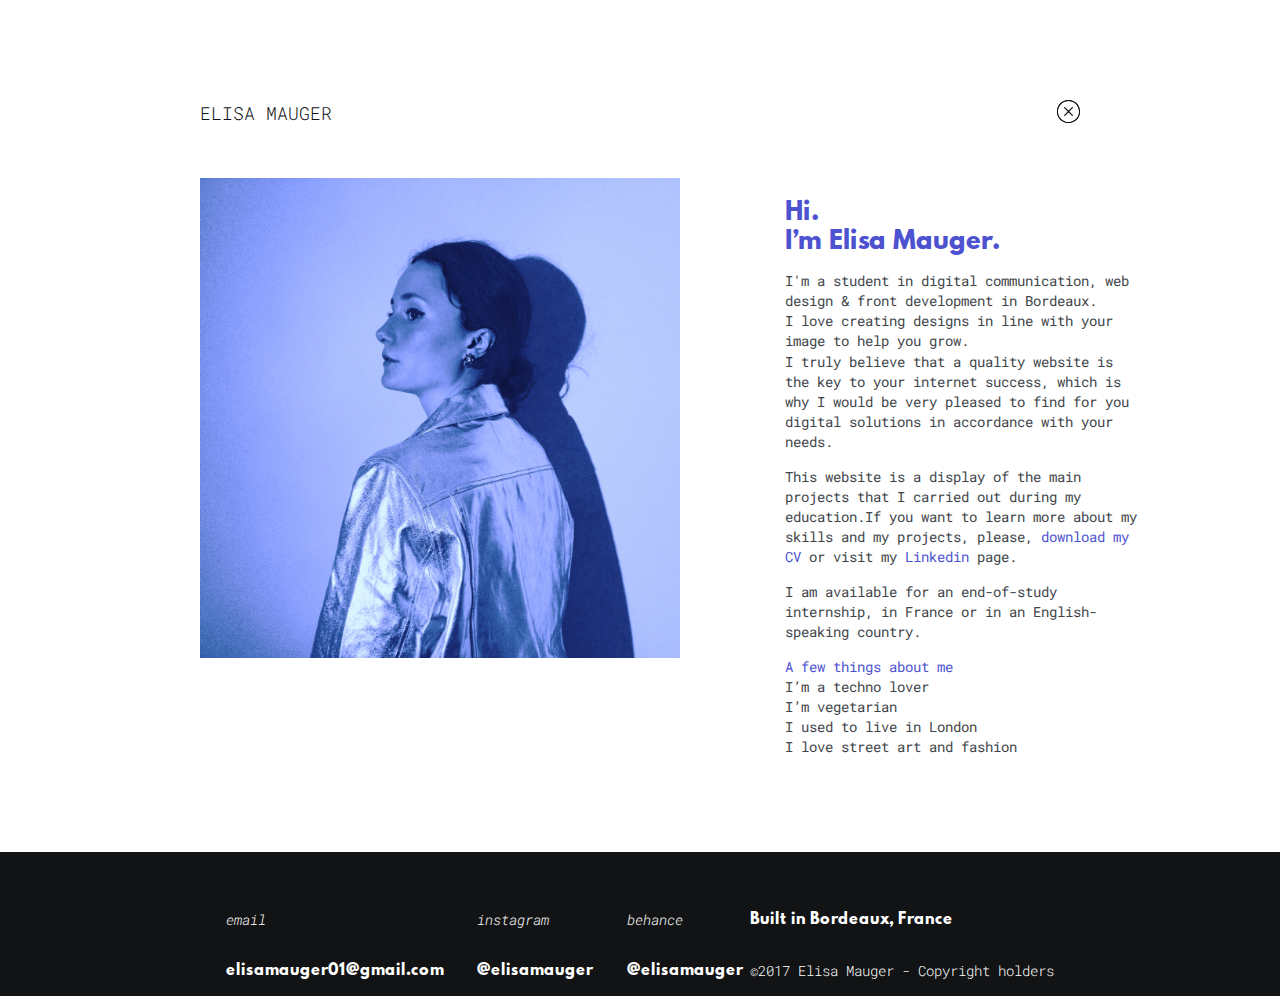
==== commit 64c7218e: "Expend size of videos and images on desktop projects" ====
--- a/about.html
+++ b/about.html
@@ -9,7 +9,7 @@
 	<link rel="stylesheet" href="assets/css/style.css" />
 	<link href="https://fonts.googleapis.com/css?family=Roboto+Mono:300,300i,400,400i" rel="stylesheet">
 	<title>Elisa Mauger - About</title>
-	<link rel="icon" type="image/png" href="assets/images/favicon.png" />
+	<link rel="icon" type="image/png" href="assets/images/favicon.ico" />
 </head>
 
 <body>
@@ -49,21 +49,35 @@
 	</section>
 
 	<footer>
+
 		<div class="container-footer">
-			<p>email</p> <br> <a href="mailto:elisamauger01@gmail.com">elisamauger01@gmail.com</a>
+			<div class="socialnetworks">
+				<p>email</p> <br> <a href="mailto:elisamauger01@gmail.com">elisamauger01@gmail.com</a>
+			</div>
+			<div class="socialnetworks">
+				<p>instagram</p> <br> <a href="https://www.instagram.com/elisamauger/" target="_blank">@elisamauger</a>
+			</div>
+			<div class="socialnetworks">
+				<p>behance</p> <br> <a href="https://www.behance.net/elisamauger01df" target="_blank">@elisamauger</a>
+			</div>
+			<div>
+				<p class="info">Built in Bordeaux, France</p>
+				<p class="copy">©2017 Elisa Mauger - Copyright holders</p>
+			</div>
 		</div>
-		<div class="socialnetworks">
-			<p>instagram</p> <br> <a href="https://www.instagram.com/elisamauger/" target="_blank">@elisamauger</a>
-		</div>
-		<div class="socialnetworks">
-			<p>behance</p> <br> <a href="https://www.behance.net/elisamauger01df" target="_blank">@elisamauger</a>
-		</div>
-		<div>
-			<p class="info">Built in Bordeaux, France</p>
-			<p class="copy">©2017 Elisa Mauger - Copyright holders</p>
-		</div>
-		</div>
+
 	</footer>
+
+	<script src="assets/javascripts/smooth-scroll.js"></script>
+	<script>
+	document.querySelector('#scroll-to-projects').addEventListener('click', () => {
+		scrollIt(
+			document.querySelector('#projects-container'),
+			600,
+			'easeInCubic'
+		)
+	})
+	</script>
 
 </body>
 
--- a/assets/css/style.css
+++ b/assets/css/style.css
@@ -433,7 +433,7 @@
 }
 
 .image-project1, .image-project2 {
-  width: 34%;
+  width: 40%;
   margin: 5em 1em 2em 1em;
 }
 
@@ -453,12 +453,12 @@
 }
 
 .image-project2b, .image-project3b {
-  width: 34%;
+  width: 40%;
   margin: 2em 1em 5em 1em;
 }
 
 .image-project1b {
-  width: 70%;
+  width: 82.7%;
   margin-top: 5em;
 }
 
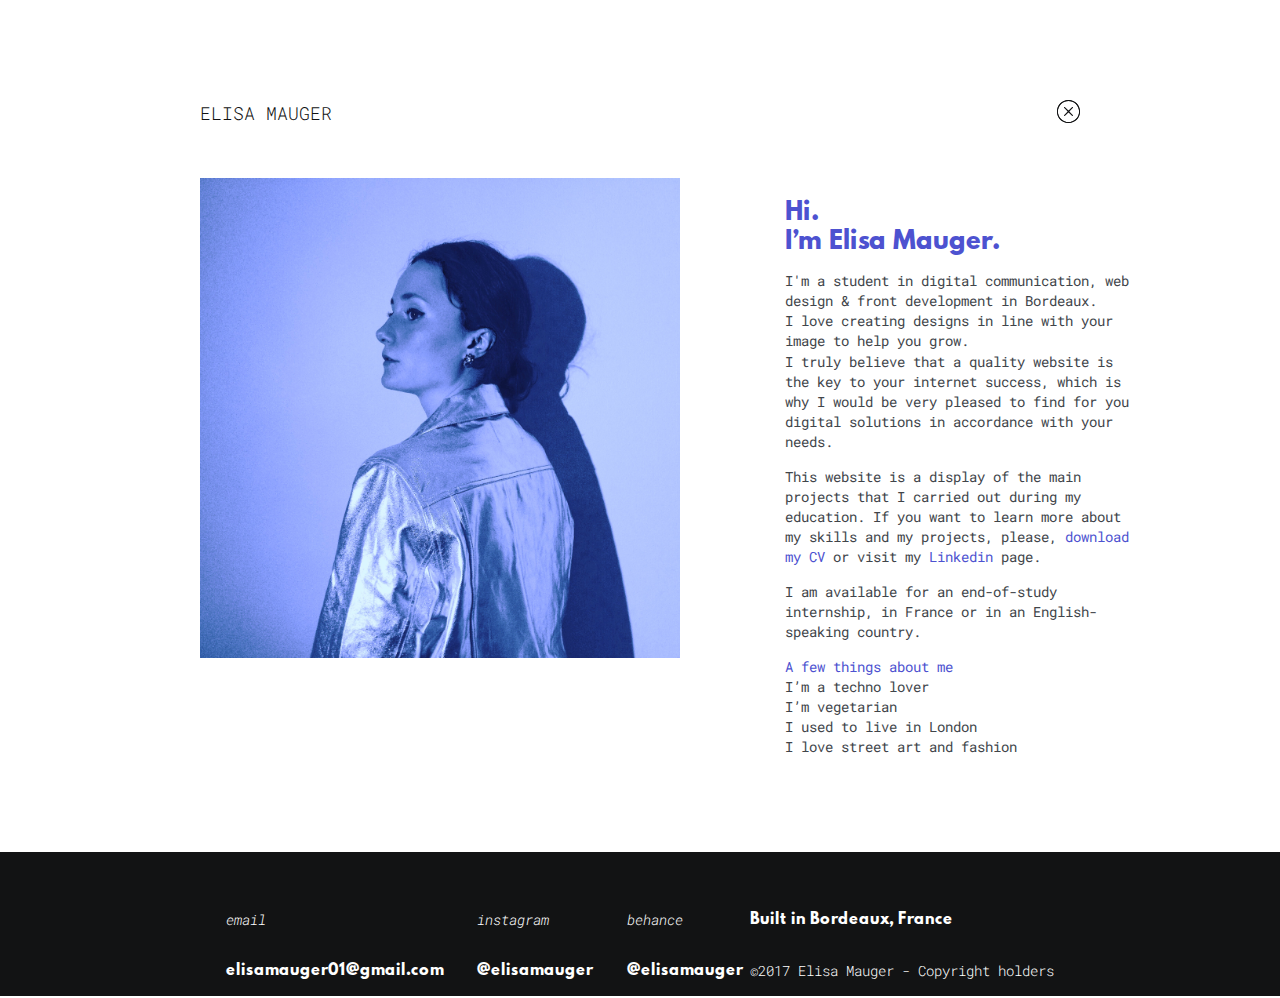
==== commit 68737b1a: "Final commit" ====
--- a/about.html
+++ b/about.html
@@ -38,7 +38,7 @@
 				<p>I'm a student in digital communication, web design & front development in Bordeaux.<br> I love creating designs in line with your image to help you grow. <br> I truly believe that a quality website is the key to your internet success, which is why
 					I would be very pleased to find for you digital solutions in accordance with your needs.</p>
 
-				<p>This website is a display of the main projects that I carried out during my education.If you want to learn more about my skills and my projects, please, <span><a href="cv.pdf" class="bluelink" target="_blank">download my CV</a></span> or visit my
+				<p>This website is a display of the main projects that I carried out during my education. If you want to learn more about my skills and my projects, please, <span><a href="cv.pdf" class="bluelink" target="_blank">download my CV</a></span> or visit my
 					<span><a href="https://www.linkedin.com/in/elisa-mauger-bb497a131/" class="bluelink" target="_blank">Linkedin</a></span> page.</p>
 
 				<p>I am available for an end-of-study internship, in France or in an English-speaking country.</p>
--- a/assets/css/style.css
+++ b/assets/css/style.css
@@ -266,12 +266,18 @@
 
 #projects-container {
   width: 80%;
-  margin: 3em auto 0;
+  margin: 0 auto;
+  padding-top: 5em;
+}
+
+#projects-container.with-video {
+  width: 65%;
 }
 
 #projects-container .video {
   display: block;
-  margin: 0 auto 3em;
+  width: 100%;
+  margin: 2em auto 5em;
 }
 
 .project {
@@ -434,7 +440,7 @@
 
 .image-project1, .image-project2 {
   width: 40%;
-  margin: 5em 1em 2em 1em;
+  margin: 0 1em 5em 1em;
 }
 
 .image-project3 {
@@ -454,12 +460,12 @@
 
 .image-project2b, .image-project3b {
   width: 40%;
-  margin: 2em 1em 5em 1em;
+  margin: 0 1em 5em 1em;
 }
 
 .image-project1b {
   width: 82.7%;
-  margin-top: 5em;
+  margin-bottom: 2em;
 }
 
 /*-------SWIP-------*/
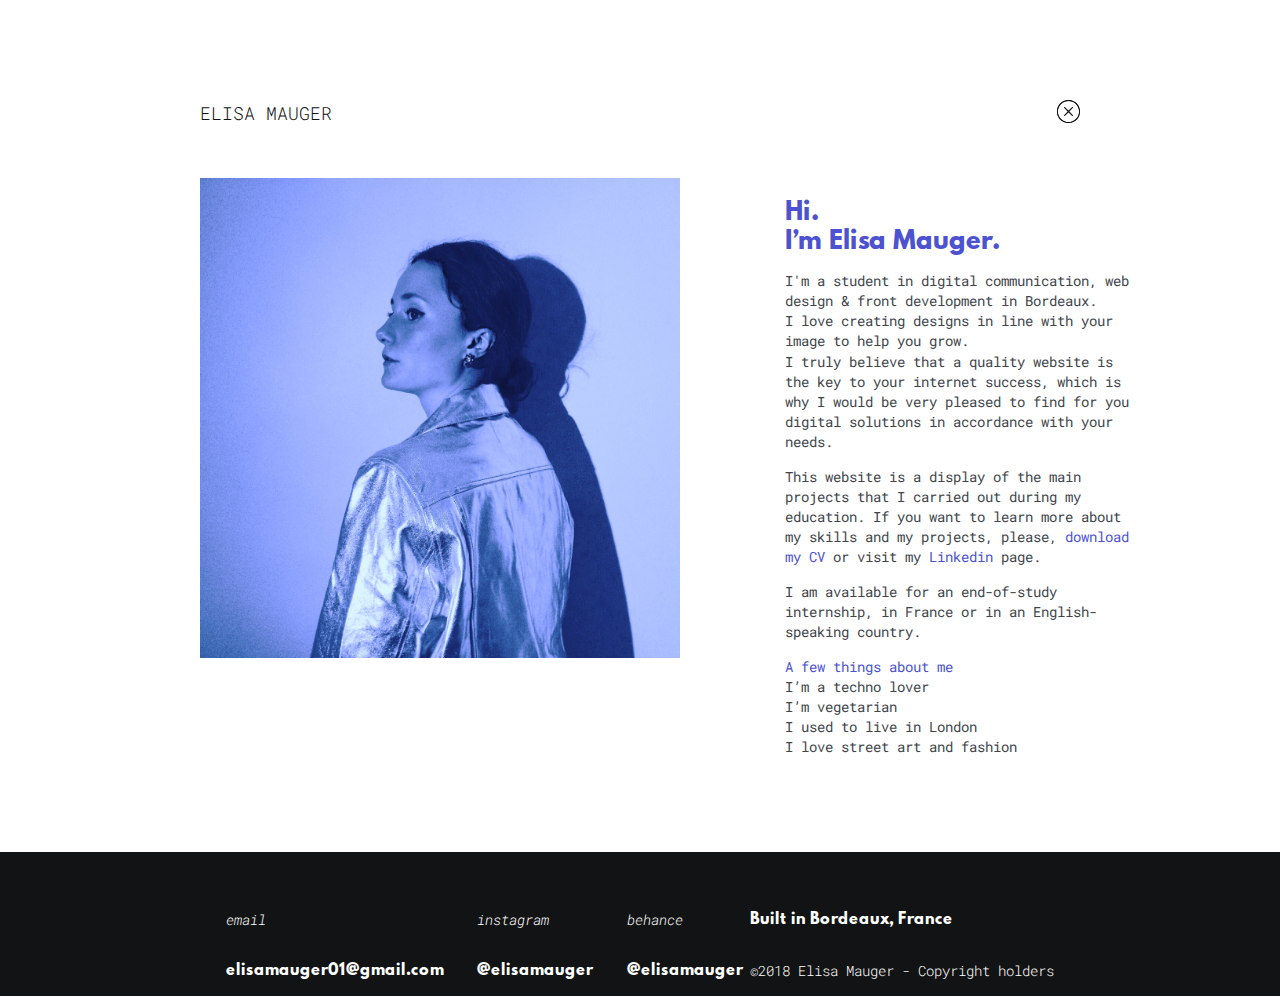
==== commit 104e85b7: "2017 to 2018 in the footer and some CSS fixes" ====
--- a/about.html
+++ b/about.html
@@ -62,7 +62,7 @@
 			</div>
 			<div>
 				<p class="info">Built in Bordeaux, France</p>
-				<p class="copy">©2017 Elisa Mauger - Copyright holders</p>
+				<p class="copy">©2018 Elisa Mauger - Copyright holders</p>
 			</div>
 		</div>
 
--- a/assets/css/style.css
+++ b/assets/css/style.css
@@ -710,6 +710,7 @@
   #projects-container {
     width: 100%;
     margin-top: 0;
+    padding: 0;
   }
   #projects-container .video {
     width: 100%
